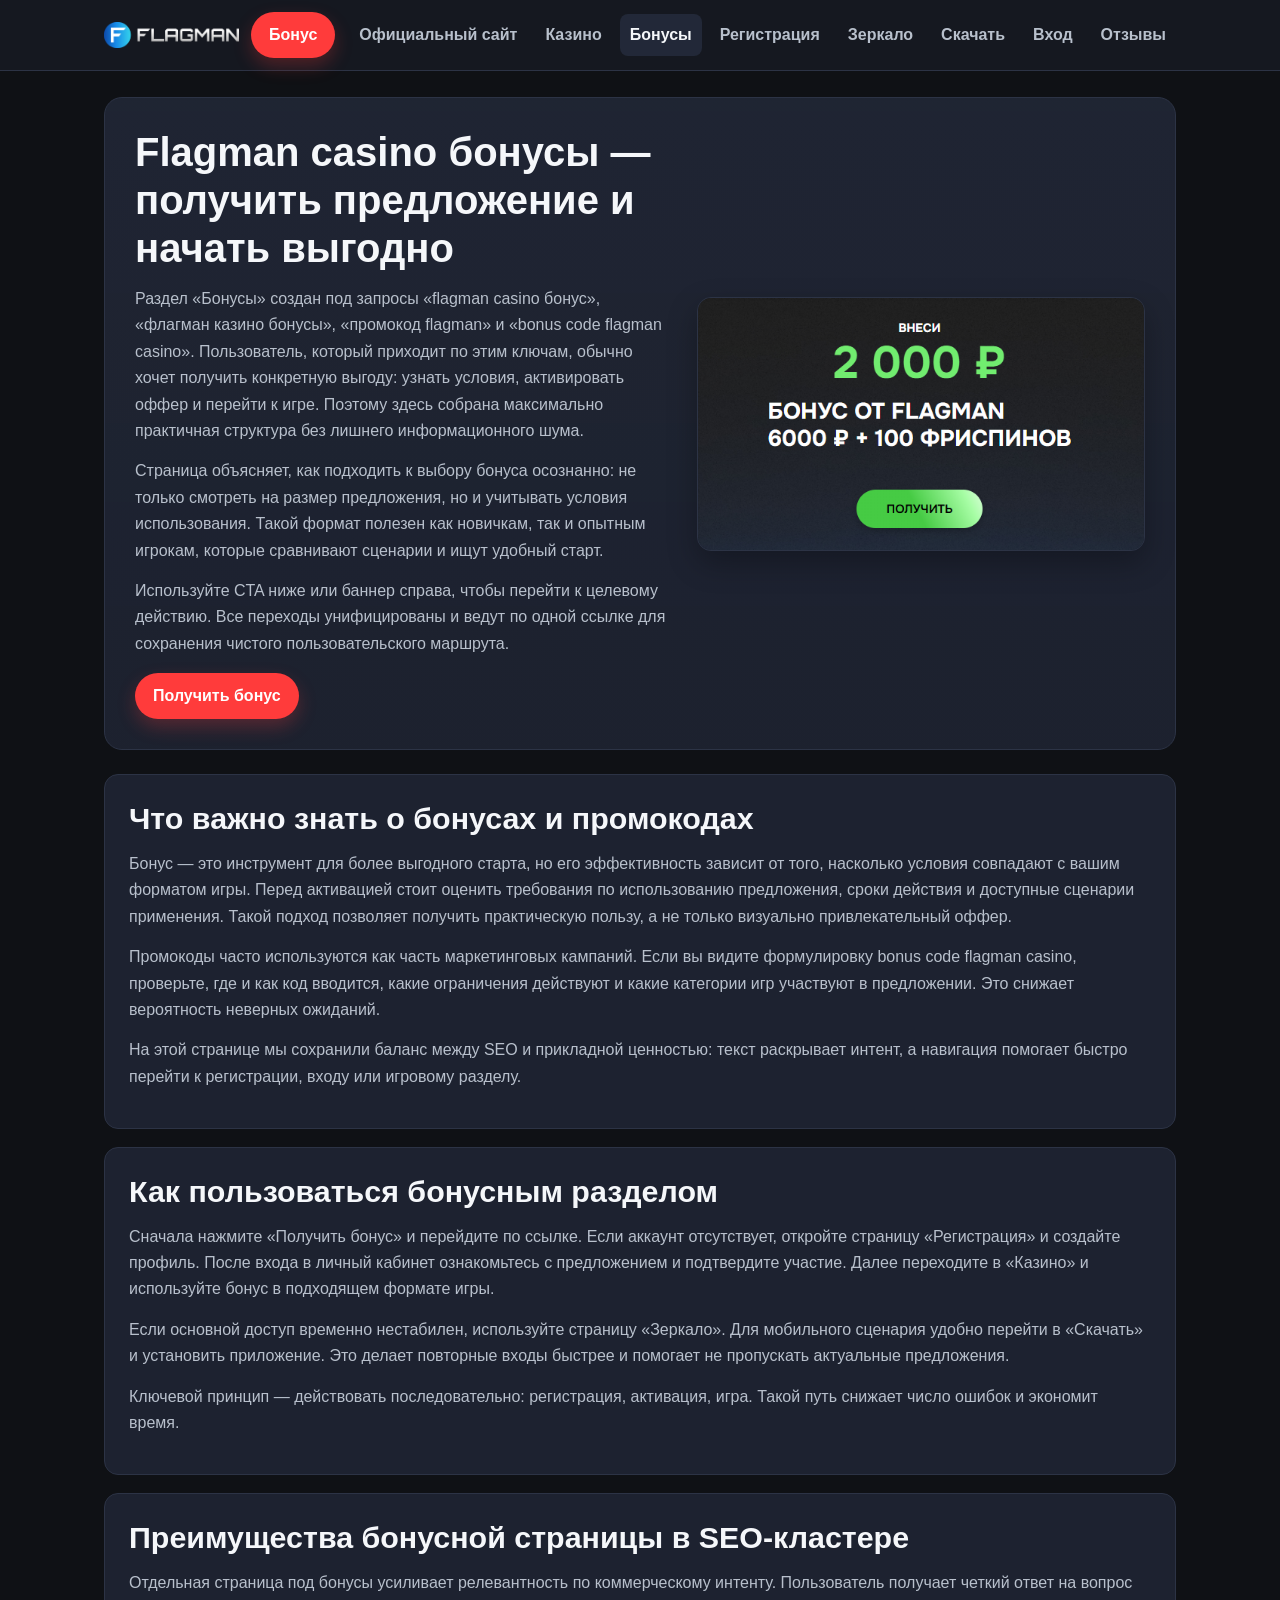
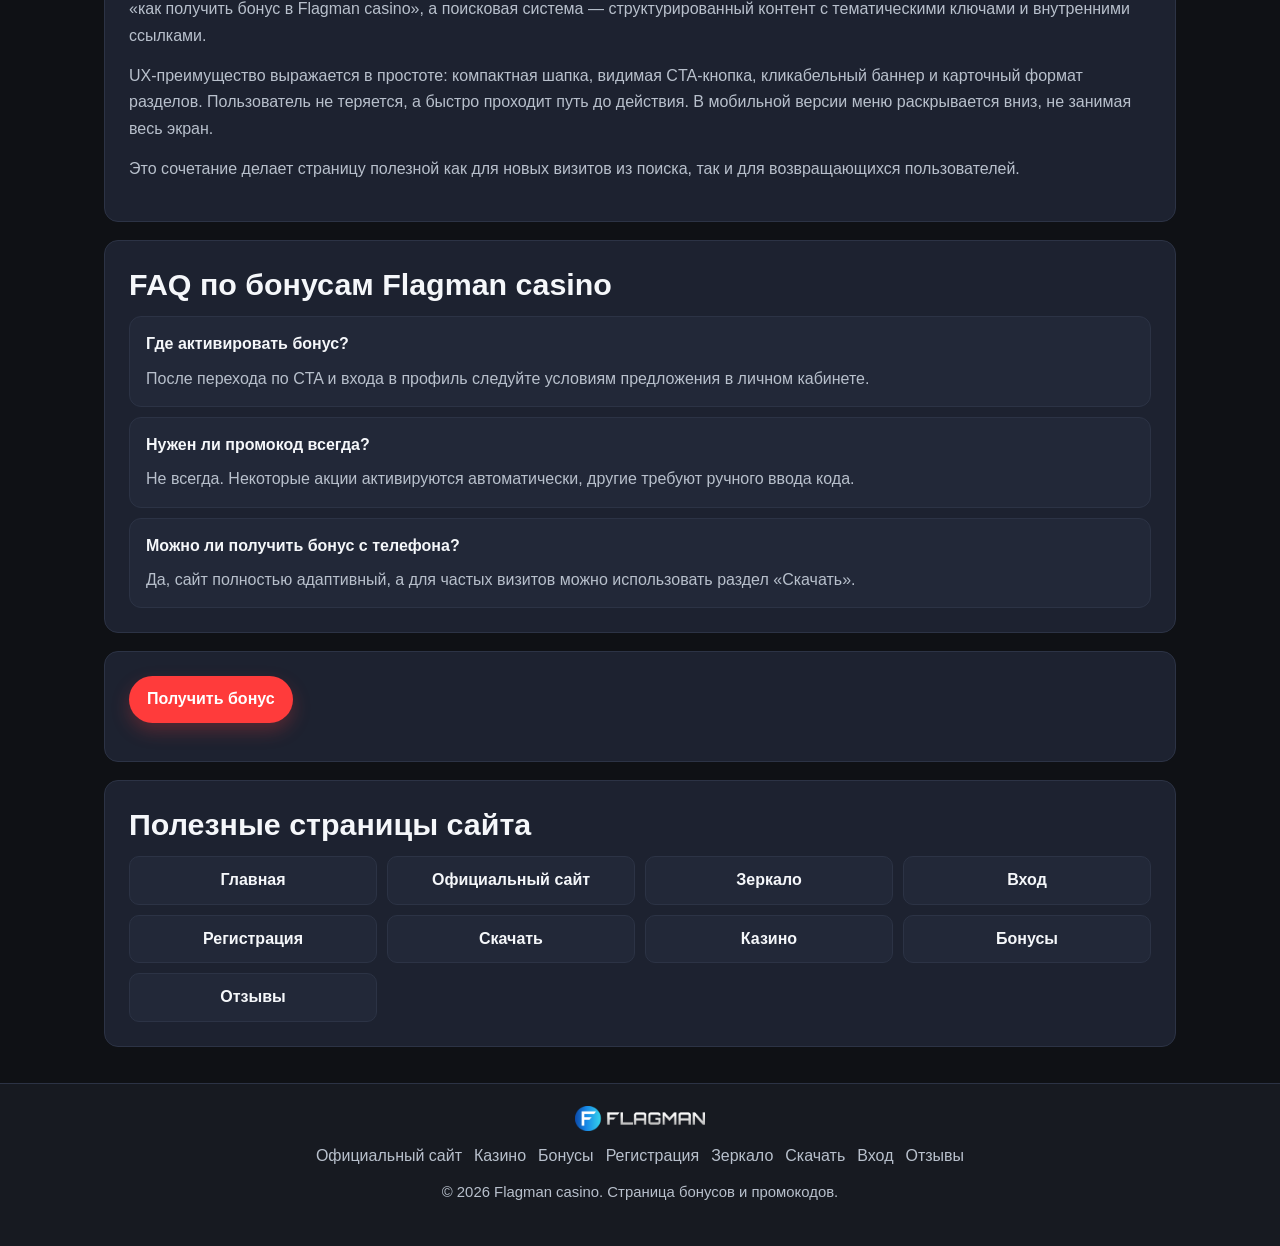
==== bonus.html @ 1f1b4e3d "Add files via upload" ====
<!doctype html>
<html lang="ru">
<head>
  <meta charset="UTF-8">
  <meta name="viewport" content="width=device-width, initial-scale=1.0">
  <title>Flagman casino бонус — акции и промокоды</title>
  <meta name="description" content="Flagman casino бонусы: как получить бонус, использовать промокод и выбрать оптимальные условия для старта в Флагман казино.">
  <meta name="keywords" content="flagman casino бонус, флагман казино бонусы, промокод flagman, bonus code flagman casino">
  <link rel="canonical" href="https://example.com/bonus.html">
  <link rel="stylesheet" href="style.css">
</head>
<body>
  <header class="site-header"><div class="container header-inner"><div class="brand-wrap"><a href="index.html"><img src="logo.png" alt="Логотип Flagman casino" class="logo"></a><a class="bonus-btn" href="https://lkhq.cc/81ca" target="_blank" rel="nofollow noopener">Бонус</a></div><button class="menu-toggle" type="button" data-menu-toggle aria-label="Открыть меню" aria-expanded="false">☰</button><nav class="main-nav" data-main-nav><ul class="nav-list"><li><a href="official-site.html">Официальный сайт</a></li><li><a href="casino.html">Казино</a></li><li><a class="active" href="bonus.html">Бонусы</a></li><li><a href="registration.html">Регистрация</a></li><li><a href="zerkalo.html">Зеркало</a></li><li><a href="download.html">Скачать</a></li><li><a href="login.html">Вход</a></li><li><a href="reviews.html">Отзывы</a></li></ul></nav></div></header>
  <main><div class="container">
    <section class="hero"><div class="hero-grid"><div>
      <h1>Flagman casino бонусы — получить предложение и начать выгодно</h1>
      <p>Раздел «Бонусы» создан под запросы «flagman casino бонус», «флагман казино бонусы», «промокод flagman» и «bonus code flagman casino». Пользователь, который приходит по этим ключам, обычно хочет получить конкретную выгоду: узнать условия, активировать оффер и перейти к игре. Поэтому здесь собрана максимально практичная структура без лишнего информационного шума.</p>
      <p>Страница объясняет, как подходить к выбору бонуса осознанно: не только смотреть на размер предложения, но и учитывать условия использования. Такой формат полезен как новичкам, так и опытным игрокам, которые сравнивают сценарии и ищут удобный старт.</p>
      <p>Используйте CTA ниже или баннер справа, чтобы перейти к целевому действию. Все переходы унифицированы и ведут по одной ссылке для сохранения чистого пользовательского маршрута.</p>
      <div class="hero-actions"><a class="cta-btn" href="https://lkhq.cc/81ca" target="_blank" rel="nofollow noopener">Получить бонус</a></div>
    </div><a class="banner-link" href="https://lkhq.cc/81ca" target="_blank" rel="nofollow noopener"><img src="banner.png" alt="Баннер с бонусным предложением Flagman casino"></a></div></section>
    <div class="content-grid">
      <section class="section-card"><h2>Что важно знать о бонусах и промокодах</h2>
        <p>Бонус — это инструмент для более выгодного старта, но его эффективность зависит от того, насколько условия совпадают с вашим форматом игры. Перед активацией стоит оценить требования по использованию предложения, сроки действия и доступные сценарии применения. Такой подход позволяет получить практическую пользу, а не только визуально привлекательный оффер.</p>
        <p>Промокоды часто используются как часть маркетинговых кампаний. Если вы видите формулировку bonus code flagman casino, проверьте, где и как код вводится, какие ограничения действуют и какие категории игр участвуют в предложении. Это снижает вероятность неверных ожиданий.</p>
        <p>На этой странице мы сохранили баланс между SEO и прикладной ценностью: текст раскрывает интент, а навигация помогает быстро перейти к регистрации, входу или игровому разделу.</p>
      </section>
      <section class="section-card"><h2>Как пользоваться бонусным разделом</h2>
        <p>Сначала нажмите «Получить бонус» и перейдите по ссылке. Если аккаунт отсутствует, откройте страницу «Регистрация» и создайте профиль. После входа в личный кабинет ознакомьтесь с предложением и подтвердите участие. Далее переходите в «Казино» и используйте бонус в подходящем формате игры.</p>
        <p>Если основной доступ временно нестабилен, используйте страницу «Зеркало». Для мобильного сценария удобно перейти в «Скачать» и установить приложение. Это делает повторные входы быстрее и помогает не пропускать актуальные предложения.</p>
        <p>Ключевой принцип — действовать последовательно: регистрация, активация, игра. Такой путь снижает число ошибок и экономит время.</p>
      </section>
      <section class="section-card"><h2>Преимущества бонусной страницы в SEO-кластере</h2>
        <p>Отдельная страница под бонусы усиливает релевантность по коммерческому интенту. Пользователь получает четкий ответ на вопрос «как получить бонус в Flagman casino», а поисковая система — структурированный контент с тематическими ключами и внутренними ссылками.</p>
        <p>UX-преимущество выражается в простоте: компактная шапка, видимая CTA-кнопка, кликабельный баннер и карточный формат разделов. Пользователь не теряется, а быстро проходит путь до действия. В мобильной версии меню раскрывается вниз, не занимая весь экран.</p>
        <p>Это сочетание делает страницу полезной как для новых визитов из поиска, так и для возвращающихся пользователей.</p>
      </section>
      <section class="section-card"><h2>FAQ по бонусам Flagman casino</h2>
        <div class="faq-item"><h3>Где активировать бонус?</h3><p>После перехода по CTA и входа в профиль следуйте условиям предложения в личном кабинете.</p></div>
        <div class="faq-item"><h3>Нужен ли промокод всегда?</h3><p>Не всегда. Некоторые акции активируются автоматически, другие требуют ручного ввода кода.</p></div>
        <div class="faq-item"><h3>Можно ли получить бонус с телефона?</h3><p>Да, сайт полностью адаптивный, а для частых визитов можно использовать раздел «Скачать».</p></div>
      </section>
      <section class="section-card"><p><a class="cta-btn" href="https://lkhq.cc/81ca" target="_blank" rel="nofollow noopener">Получить бонус</a></p></section>
      <section class="section-card"><h2>Полезные страницы сайта</h2><div class="links-grid"><a href="index.html">Главная</a><a href="official-site.html">Официальный сайт</a><a href="zerkalo.html">Зеркало</a><a href="login.html">Вход</a><a href="registration.html">Регистрация</a><a href="download.html">Скачать</a><a href="casino.html">Казино</a><a href="bonus.html">Бонусы</a><a href="reviews.html">Отзывы</a></div></section>
    </div>
  </div></main>
  <footer class="site-footer"><div class="container footer-inner"><img src="logo.png" alt="Логотип Флагман казино в подвале" class="footer-logo"><div class="footer-links"><a href="official-site.html">Официальный сайт</a><a href="casino.html">Казино</a><a href="bonus.html">Бонусы</a><a href="registration.html">Регистрация</a><a href="zerkalo.html">Зеркало</a><a href="download.html">Скачать</a><a href="login.html">Вход</a><a href="reviews.html">Отзывы</a></div><p class="copyright">© 2026 Flagman casino. Страница бонусов и промокодов.</p></div></footer>
  <script src="script.js"></script>
</body>
</html>
---- style.css ----
:root {
  --bg: #0f1115;
  --header-footer: #171a21;
  --block: #1d2230;
  --card: #222838;
  --border: #2c3345;
  --text: #f5f7fa;
  --muted: #b8c0cc;
  --accent: #ff3b3b;
  --accent-hover: #ff5757;
  --accent-soft: #ffd166;
}

*,
*::before,
*::after {
  box-sizing: border-box;
}

html,
body {
  margin: 0;
  padding: 0;
  background: var(--bg);
  color: var(--text);
  font-family: "Segoe UI", Tahoma, Arial, sans-serif;
  line-height: 1.65;
}

a {
  color: inherit;
  text-decoration: none;
}

img {
  max-width: 100%;
  display: block;
}

.container {
  max-width: 1120px;
  margin: 0 auto;
  padding: 0 24px;
}

.site-header {
  position: sticky;
  top: 0;
  z-index: 1000;
  background: rgba(23, 26, 33, 0.95);
  backdrop-filter: blur(6px);
  border-bottom: 1px solid var(--border);
}

.header-inner {
  min-height: 70px;
  display: flex;
  align-items: center;
  justify-content: space-between;
  gap: 14px;
}

.brand-wrap {
  display: flex;
  align-items: center;
  gap: 12px;
  min-width: 0;
}

.logo {
  width: 140px;
  height: auto;
}

.bonus-btn,
.cta-btn {
  display: inline-flex;
  align-items: center;
  justify-content: center;
  gap: 8px;
  background: var(--accent);
  color: #fff;
  padding: 10px 18px;
  border-radius: 999px;
  font-weight: 700;
  box-shadow: 0 8px 18px rgba(255, 59, 59, 0.25);
  transition: background 0.2s ease, transform 0.2s ease;
}

.bonus-btn:hover,
.cta-btn:hover {
  background: var(--accent-hover);
  transform: translateY(-1px);
}

.menu-toggle {
  border: 1px solid var(--border);
  background: var(--card);
  color: var(--text);
  width: 42px;
  height: 42px;
  border-radius: 10px;
  display: none;
  align-items: center;
  justify-content: center;
  cursor: pointer;
  font-size: 20px;
}

.main-nav {
  display: flex;
  align-items: center;
}

.nav-list {
  display: flex;
  align-items: center;
  gap: 8px;
  list-style: none;
  margin: 0;
  padding: 0;
}

.nav-list a {
  display: inline-flex;
  align-items: center;
  padding: 8px 10px;
  border-radius: 8px;
  color: var(--muted);
  font-weight: 600;
  white-space: nowrap;
}

.nav-list a:hover,
.nav-list a.active {
  color: var(--text);
  background: var(--card);
}

main {
  padding: 26px 0 10px;
}

.hero {
  background: linear-gradient(180deg, rgba(34, 40, 56, 0.85), rgba(29, 34, 48, 0.95));
  border: 1px solid var(--border);
  border-radius: 18px;
  padding: 30px;
}

.hero-grid {
  display: grid;
  grid-template-columns: 1.2fr 1fr;
  gap: 24px;
  align-items: center;
}

h1 {
  margin: 0 0 14px;
  font-size: clamp(1.8rem, 4vw, 2.5rem);
  line-height: 1.2;
}

h2 {
  margin: 0 0 12px;
  font-size: clamp(1.3rem, 2.8vw, 1.9rem);
  line-height: 1.3;
}

p {
  margin: 0 0 14px;
  color: var(--muted);
}

.hero-actions {
  margin-top: 16px;
}

.banner-link img {
  border-radius: 14px;
  border: 1px solid var(--border);
  box-shadow: 0 12px 30px rgba(0, 0, 0, 0.28);
}

.content-grid {
  margin-top: 24px;
  display: grid;
  grid-template-columns: 1fr;
  gap: 18px;
}

.section-card {
  background: var(--block);
  border: 1px solid var(--border);
  border-radius: 14px;
  padding: 24px;
}

.faq-item {
  background: var(--card);
  border: 1px solid var(--border);
  border-radius: 12px;
  padding: 14px 16px;
  margin-bottom: 10px;
}

.faq-item:last-child {
  margin-bottom: 0;
}

.faq-item h3 {
  margin: 0 0 8px;
  font-size: 1rem;
}

.faq-item p {
  margin: 0;
}

.links-grid {
  display: grid;
  grid-template-columns: repeat(4, minmax(0, 1fr));
  gap: 10px;
}

.links-grid a {
  background: var(--card);
  border: 1px solid var(--border);
  border-radius: 10px;
  padding: 10px 12px;
  color: var(--text);
  text-align: center;
  font-weight: 600;
}

.links-grid a:hover {
  border-color: var(--accent-soft);
  color: var(--accent-soft);
}

.site-footer {
  margin-top: 26px;
  border-top: 1px solid var(--border);
  background: var(--header-footer);
}

.footer-inner {
  padding: 22px 0 28px;
  text-align: center;
}

.footer-logo {
  width: 130px;
  margin: 0 auto 12px;
}

.footer-links {
  display: flex;
  justify-content: center;
  flex-wrap: wrap;
  gap: 12px;
  margin-bottom: 10px;
}

.footer-links a {
  color: var(--muted);
}

.footer-links a:hover {
  color: var(--text);
}

.copyright {
  color: var(--muted);
  font-size: 0.93rem;
}

@media (max-width: 980px) {
  .header-inner {
    min-height: 62px;
  }

  .logo {
    width: 118px;
  }

  .main-nav {
    position: absolute;
    left: 0;
    right: 0;
    top: 100%;
    background: var(--header-footer);
    border-bottom: 1px solid var(--border);
    border-top: 1px solid var(--border);
    padding: 8px 0;
    display: none;
  }

  .main-nav.open {
    display: block;
  }

  .nav-list {
    flex-direction: column;
    align-items: stretch;
    gap: 4px;
    padding: 0 24px;
  }

  .nav-list a {
    width: 100%;
    justify-content: flex-start;
    padding: 10px 12px;
  }

  .menu-toggle {
    display: inline-flex;
  }

  .hero {
    padding: 22px;
  }

  .hero-grid {
    grid-template-columns: 1fr;
    gap: 16px;
  }

  .links-grid {
    grid-template-columns: repeat(2, minmax(0, 1fr));
  }
}

@media (max-width: 560px) {
  .container {
    padding: 0 16px;
  }

  .bonus-btn {
    padding: 9px 12px;
    font-size: 0.92rem;
  }

  .hero,
  .section-card {
    padding: 18px;
  }
}
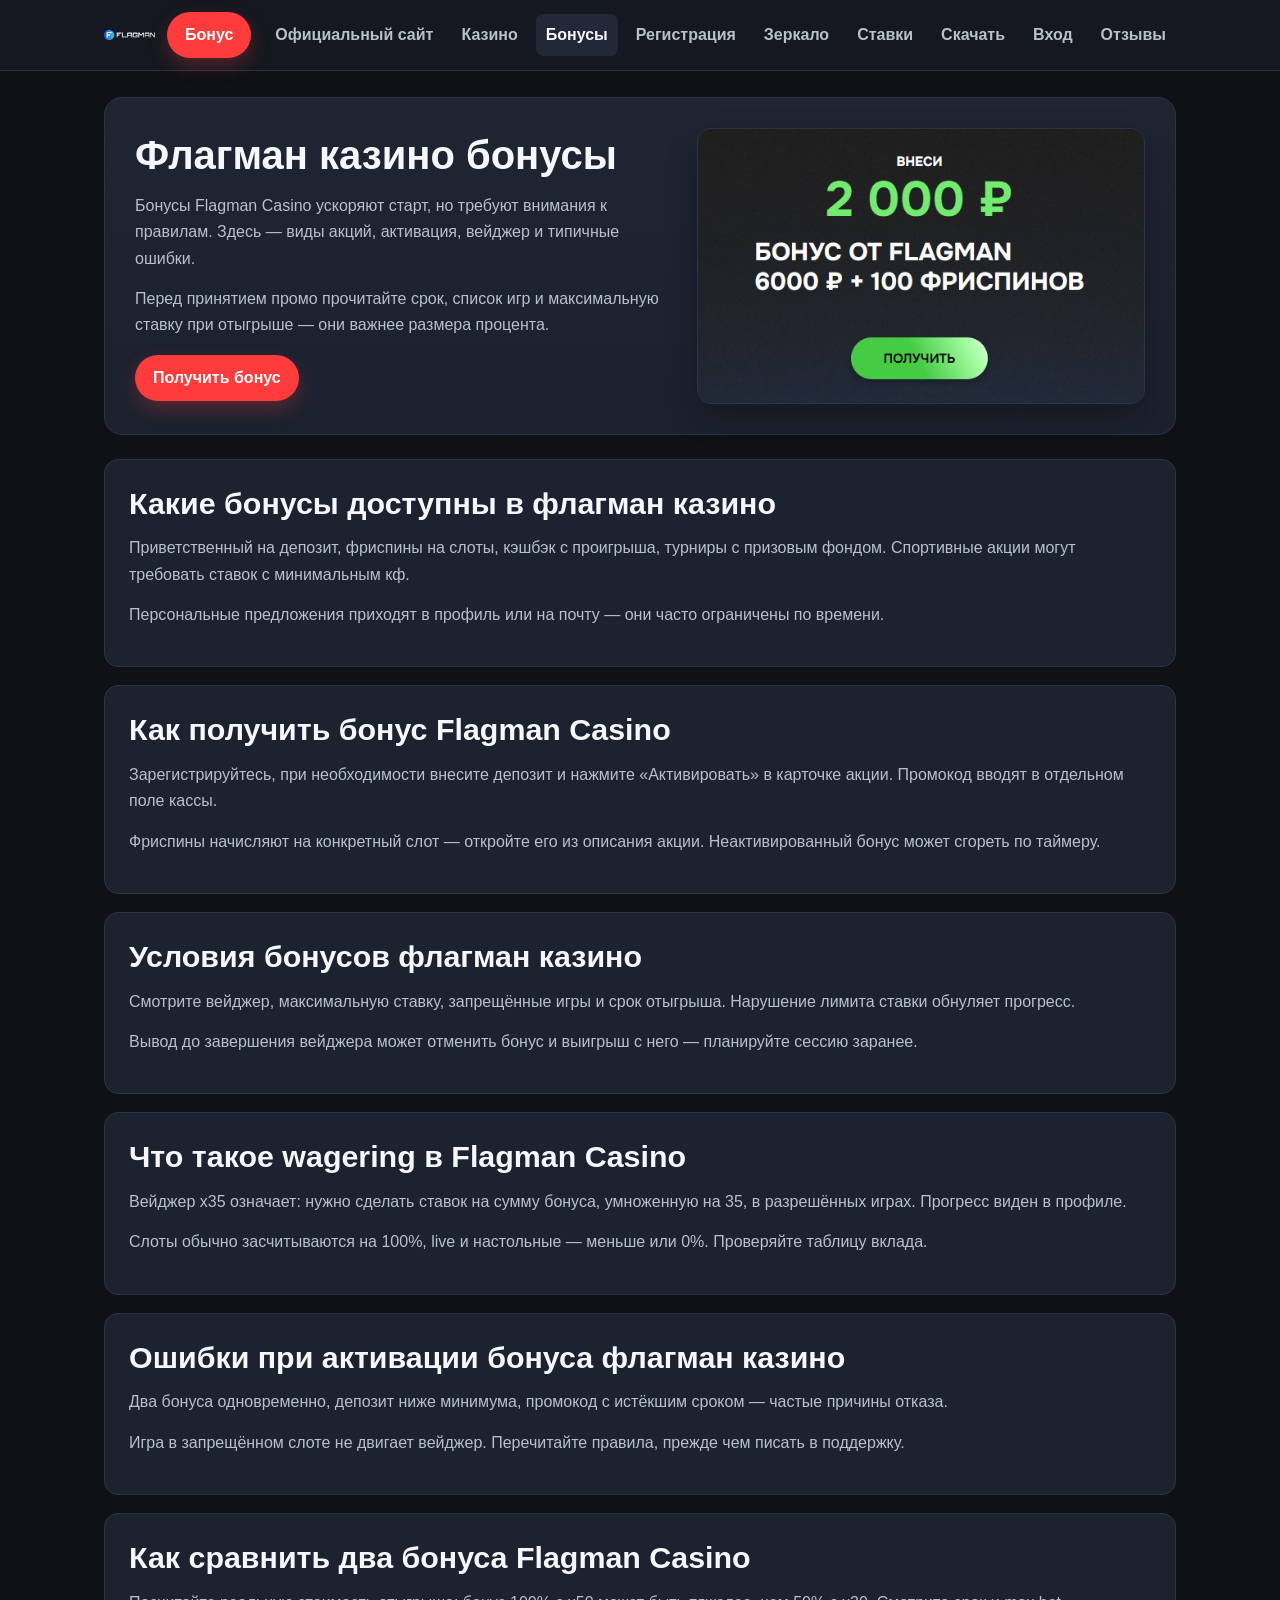
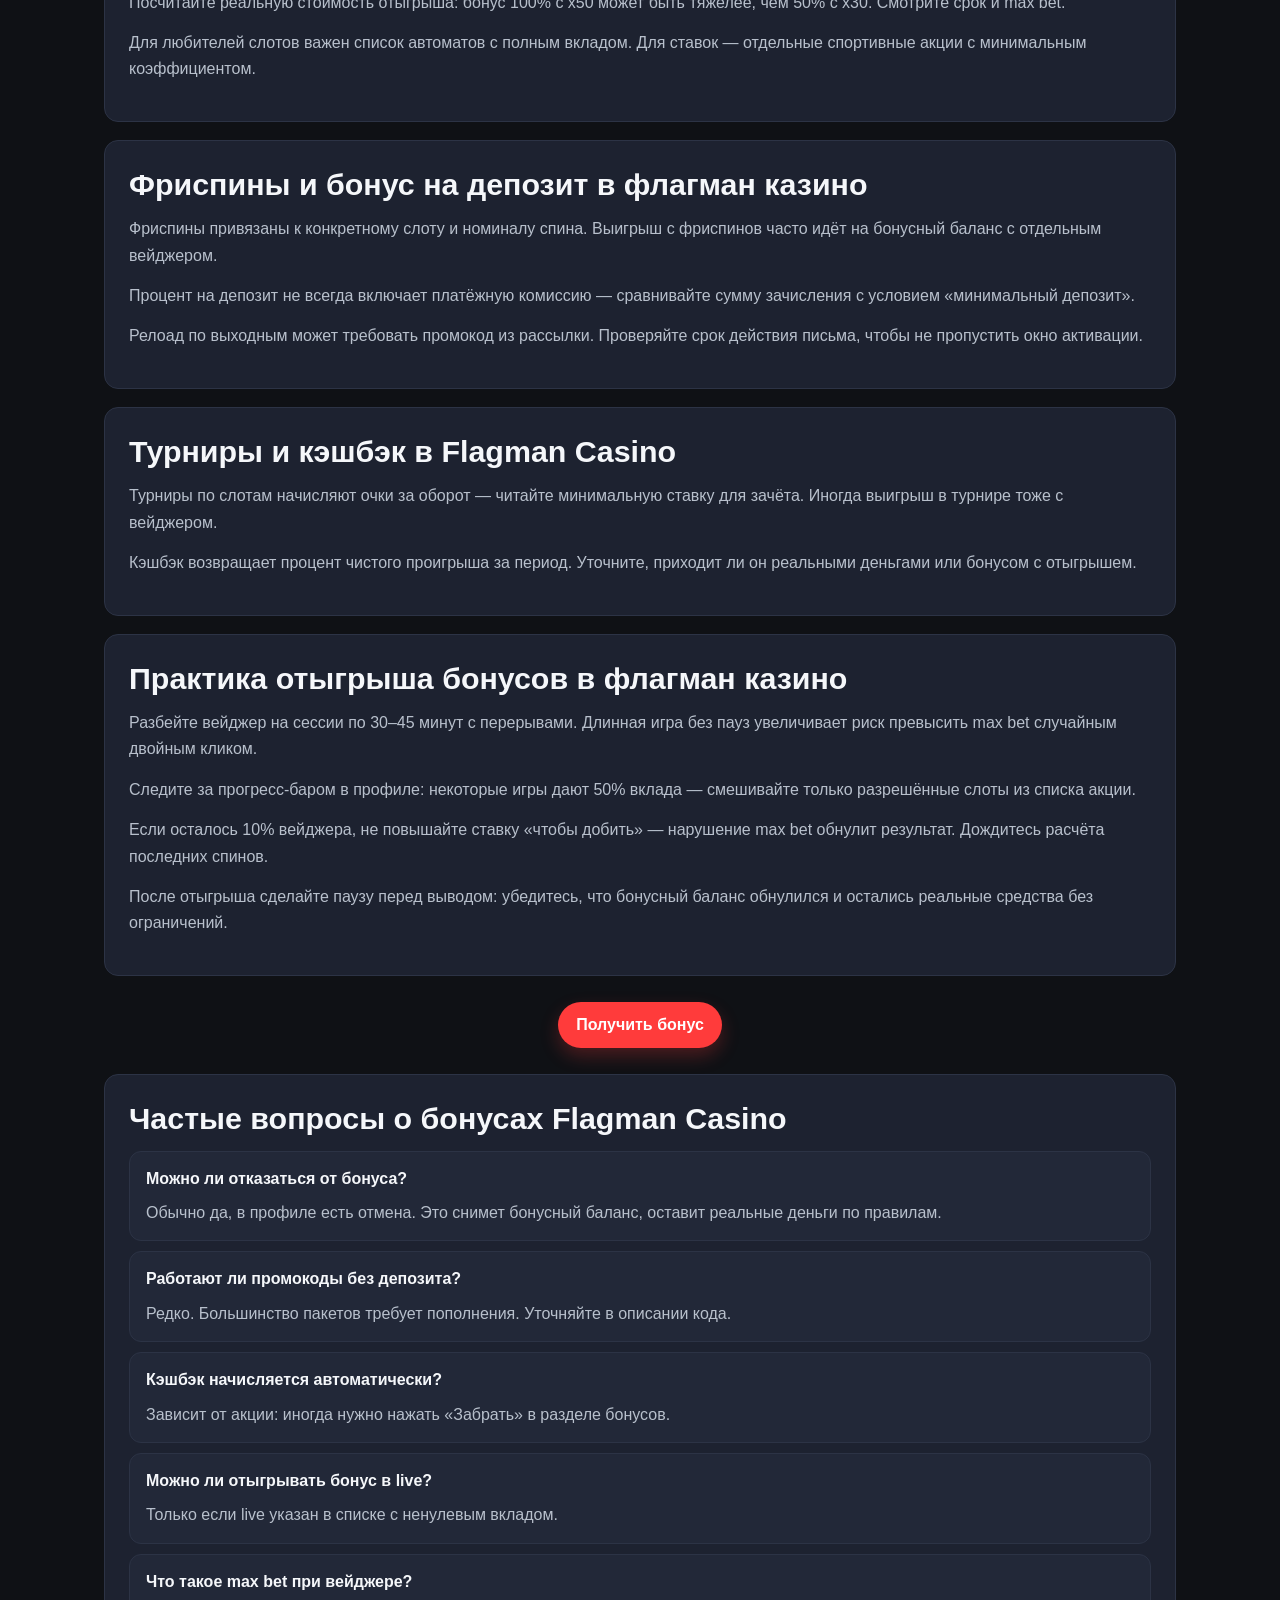
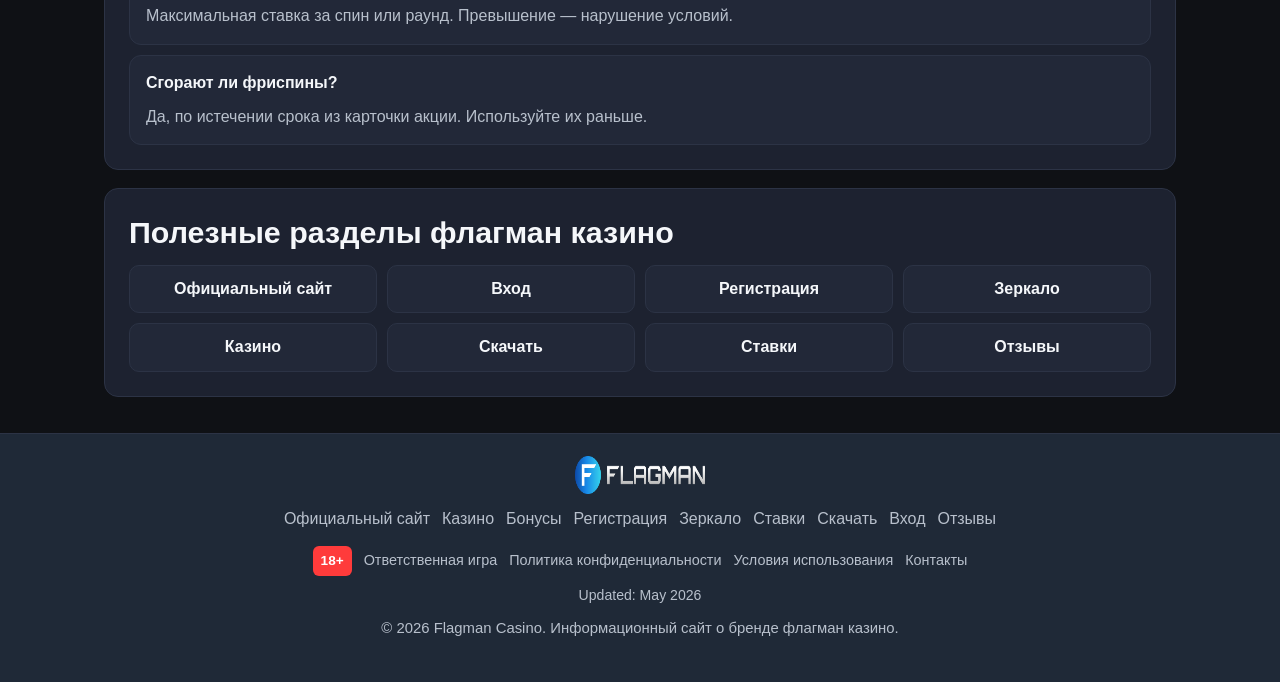
==== commit f8be0a8e: "23" ====
--- a/bonus.html
+++ b/bonus.html
@@ -3,48 +3,108 @@
 <head>
   <meta charset="UTF-8">
   <meta name="viewport" content="width=device-width, initial-scale=1.0">
-  <title>Flagman casino бонус — акции и промокоды</title>
-  <meta name="description" content="Flagman casino бонусы: как получить бонус, использовать промокод и выбрать оптимальные условия для старта в Флагман казино.">
-  <meta name="keywords" content="flagman casino бонус, флагман казино бонусы, промокод flagman, bonus code flagman casino">
-  <link rel="canonical" href="https://example.com/bonus.html">
-  <link rel="stylesheet" href="style.css">
+  <meta name="robots" content="index, follow, max-image-preview:large">
+  <title>Флагман казино бонусы — промо и предложения</title>
+  <meta name="description" content="Бонусы флагман казино: приветственный пакет, промокоды и условия отыгрыша Flagman Casino. Как активировать без ошибок.">
+  <link rel="canonical" href="https://flagman-casino.vercel.app/bonus/">
+  <meta name="theme-color" content="#1f2937">
+  
+<link rel="icon" href="/favicon.ico?v=2" sizes="any">
+<link rel="icon" type="image/png" sizes="32x32" href="/favicon-32x32.png?v=2">
+<link rel="icon" type="image/png" sizes="16x16" href="/favicon-16x16.png?v=2">
+<link rel="apple-touch-icon" href="/apple-touch-icon.png?v=2">
+<link rel="manifest" href="/site.webmanifest">
+
+  
+<meta property="og:type" content="website">
+<meta property="og:url" content="https://flagman-casino.vercel.app/bonus/">
+<meta property="og:title" content="Флагман казино бонусы — промо и предложения">
+<meta property="og:description" content="Бонусы флагман казино: приветственный пакет, промокоды и условия отыгрыша Flagman Casino. Как активировать без ошибок.">
+<meta property="og:image" content="https://flagman-casino.vercel.app/assets/img/flagman-banner.png">
+<meta name="twitter:card" content="summary_large_image">
+<meta name="twitter:title" content="Флагман казино бонусы — промо и предложения">
+<meta name="twitter:description" content="Бонусы флагман казино: приветственный пакет, промокоды и условия отыгрыша Flagman Casino. Как активировать без ошибок.">
+<meta name="twitter:image" content="https://flagman-casino.vercel.app/assets/img/flagman-banner.png">
+
+  <link rel="stylesheet" href="/style.css">
+  <script type="application/ld+json">{"@context": "https://schema.org", "@graph": [{"@type": "WebSite", "@id": "https://flagman-casino.vercel.app/#website", "url": "https://flagman-casino.vercel.app/", "name": "Flagman Casino", "inLanguage": "ru-RU"}, {"@type": "Organization", "@id": "https://flagman-casino.vercel.app/#organization", "name": "Flagman Casino", "url": "https://flagman-casino.vercel.app/", "logo": "https://flagman-casino.vercel.app/assets/img/logo.png"}, {"@type": "WebPage", "@id": "https://flagman-casino.vercel.app/bonus/#webpage", "url": "https://flagman-casino.vercel.app/bonus/", "name": "Флагман казино бонусы — промо и предложения", "description": "Бонусы флагман казино: приветственный пакет, промокоды и условия отыгрыша Flagman Casino. Как активировать без ошибок.", "isPartOf": {"@id": "https://flagman-casino.vercel.app/#website"}, "inLanguage": "ru-RU"}, {"@type": "BreadcrumbList", "itemListElement": [{"@type": "ListItem", "position": 1, "name": "Главная", "item": "https://flagman-casino.vercel.app/"}, {"@type": "ListItem", "position": 2, "name": "Бонусы", "item": "https://flagman-casino.vercel.app/bonus/"}]}, {"@type": "Article", "headline": "Флагман казино бонусы", "description": "Бонусы флагман казино: приветственный пакет, промокоды и условия отыгрыша Flagman Casino. Как активировать без ошибок.", "author": {"@type": "Organization", "name": "Flagman Casino"}, "publisher": {"@type": "Organization", "name": "Flagman Casino", "logo": "https://flagman-casino.vercel.app/assets/img/logo.png"}, "datePublished": "2026-05-17", "dateModified": "2026-05-17", "inLanguage": "ru-RU", "mainEntityOfPage": {"@id": "https://flagman-casino.vercel.app/bonus/#webpage"}}, {"@type": "FAQPage", "mainEntity": [{"@type": "Question", "name": "Можно ли отказаться от бонуса?", "acceptedAnswer": {"@type": "Answer", "text": "Обычно да, в профиле есть отмена. Это снимет бонусный баланс, оставит реальные деньги по правилам."}}, {"@type": "Question", "name": "Работают ли промокоды без депозита?", "acceptedAnswer": {"@type": "Answer", "text": "Редко. Большинство пакетов требует пополнения. Уточняйте в описании кода."}}, {"@type": "Question", "name": "Кэшбэк начисляется автоматически?", "acceptedAnswer": {"@type": "Answer", "text": "Зависит от акции: иногда нужно нажать «Забрать» в разделе бонусов."}}, {"@type": "Question", "name": "Можно ли отыгрывать бонус в live?", "acceptedAnswer": {"@type": "Answer", "text": "Только если live указан в списке с ненулевым вкладом."}}, {"@type": "Question", "name": "Что такое max bet при вейджере?", "acceptedAnswer": {"@type": "Answer", "text": "Максимальная ставка за спин или раунд. Превышение — нарушение условий."}}, {"@type": "Question", "name": "Сгорают ли фриспины?", "acceptedAnswer": {"@type": "Answer", "text": "Да, по истечении срока из карточки акции. Используйте их раньше."}}]}]}</script>
 </head>
 <body>
-  <header class="site-header"><div class="container header-inner"><div class="brand-wrap"><a href="index.html"><img src="logo.png" alt="Логотип Flagman casino" class="logo"></a><a class="bonus-btn" href="https://lkhq.cc/81ca" target="_blank" rel="nofollow noopener">Бонус</a></div><button class="menu-toggle" type="button" data-menu-toggle aria-label="Открыть меню" aria-expanded="false">☰</button><nav class="main-nav" data-main-nav><ul class="nav-list"><li><a href="official-site.html">Официальный сайт</a></li><li><a href="casino.html">Казино</a></li><li><a class="active" href="bonus.html">Бонусы</a></li><li><a href="registration.html">Регистрация</a></li><li><a href="zerkalo.html">Зеркало</a></li><li><a href="download.html">Скачать</a></li><li><a href="login.html">Вход</a></li><li><a href="reviews.html">Отзывы</a></li></ul></nav></div></header>
-  <main><div class="container">
-    <section class="hero"><div class="hero-grid"><div>
-      <h1>Flagman casino бонусы — получить предложение и начать выгодно</h1>
-      <p>Раздел «Бонусы» создан под запросы «flagman casino бонус», «флагман казино бонусы», «промокод flagman» и «bonus code flagman casino». Пользователь, который приходит по этим ключам, обычно хочет получить конкретную выгоду: узнать условия, активировать оффер и перейти к игре. Поэтому здесь собрана максимально практичная структура без лишнего информационного шума.</p>
-      <p>Страница объясняет, как подходить к выбору бонуса осознанно: не только смотреть на размер предложения, но и учитывать условия использования. Такой формат полезен как новичкам, так и опытным игрокам, которые сравнивают сценарии и ищут удобный старт.</p>
-      <p>Используйте CTA ниже или баннер справа, чтобы перейти к целевому действию. Все переходы унифицированы и ведут по одной ссылке для сохранения чистого пользовательского маршрута.</p>
-      <div class="hero-actions"><a class="cta-btn" href="https://lkhq.cc/81ca" target="_blank" rel="nofollow noopener">Получить бонус</a></div>
-    </div><a class="banner-link" href="https://lkhq.cc/81ca" target="_blank" rel="nofollow noopener"><img src="banner.png" alt="Баннер с бонусным предложением Flagman casino"></a></div></section>
+<header class="site-header">
+  <div class="container header-inner">
+    <div class="brand-wrap">
+      <a href="/"><img src="/assets/img/logo.png" alt="Flagman Casino логотип" class="logo" width="140" height="40" decoding="async"></a>
+      <a class="bonus-btn" href="https://lkga.cc/0b02c9ea" target="_blank" rel="nofollow sponsored noopener">Бонус</a>
+    </div>
+    <button class="menu-toggle" type="button" data-menu-toggle aria-label="Открыть меню" aria-expanded="false">☰</button>
+    <nav class="main-nav" data-main-nav aria-label="Основное меню">
+      <ul class="nav-list"><li><a href="/official-site/">Официальный сайт</a></li><li><a href="/casino/">Казино</a></li><li><a href="/bonus/" class="active">Бонусы</a></li><li><a href="/registration/">Регистрация</a></li><li><a href="/zerkalo/">Зеркало</a></li><li><a href="/bets/">Ставки</a></li><li><a href="/download/">Скачать</a></li><li><a href="/login/">Вход</a></li><li><a href="/reviews/">Отзывы</a></li></ul>
+    </nav>
+  </div>
+</header>
+<main>
+  <div class="container">
+    <section class="hero">
+      <div class="hero-grid">
+        <div>
+          <h1>Флагман казино бонусы</h1>
+          <p>Бонусы Flagman Casino ускоряют старт, но требуют внимания к правилам. Здесь — виды акций, активация, вейджер и типичные ошибки.</p><p>Перед принятием промо прочитайте срок, список игр и максимальную ставку при отыгрыше — они важнее размера процента.</p>
+          <div class="hero-actions">
+            <a class="cta-btn" href="https://lkga.cc/0b02c9ea" target="_blank" rel="nofollow sponsored noopener">Получить бонус</a>
+          </div>
+        </div>
+        <a class="banner-link" href="https://lkga.cc/0b02c9ea" target="_blank" rel="nofollow sponsored noopener">
+          <img src="/assets/img/flagman-banner.png" alt="Флагман казино бонусы и промо" width="520" height="320" loading="eager" fetchpriority="high" decoding="async">
+        </a>
+      </div>
+    </section>
+    
     <div class="content-grid">
-      <section class="section-card"><h2>Что важно знать о бонусах и промокодах</h2>
-        <p>Бонус — это инструмент для более выгодного старта, но его эффективность зависит от того, насколько условия совпадают с вашим форматом игры. Перед активацией стоит оценить требования по использованию предложения, сроки действия и доступные сценарии применения. Такой подход позволяет получить практическую пользу, а не только визуально привлекательный оффер.</p>
-        <p>Промокоды часто используются как часть маркетинговых кампаний. Если вы видите формулировку bonus code flagman casino, проверьте, где и как код вводится, какие ограничения действуют и какие категории игр участвуют в предложении. Это снижает вероятность неверных ожиданий.</p>
-        <p>На этой странице мы сохранили баланс между SEO и прикладной ценностью: текст раскрывает интент, а навигация помогает быстро перейти к регистрации, входу или игровому разделу.</p>
-      </section>
-      <section class="section-card"><h2>Как пользоваться бонусным разделом</h2>
-        <p>Сначала нажмите «Получить бонус» и перейдите по ссылке. Если аккаунт отсутствует, откройте страницу «Регистрация» и создайте профиль. После входа в личный кабинет ознакомьтесь с предложением и подтвердите участие. Далее переходите в «Казино» и используйте бонус в подходящем формате игры.</p>
-        <p>Если основной доступ временно нестабилен, используйте страницу «Зеркало». Для мобильного сценария удобно перейти в «Скачать» и установить приложение. Это делает повторные входы быстрее и помогает не пропускать актуальные предложения.</p>
-        <p>Ключевой принцип — действовать последовательно: регистрация, активация, игра. Такой путь снижает число ошибок и экономит время.</p>
-      </section>
-      <section class="section-card"><h2>Преимущества бонусной страницы в SEO-кластере</h2>
-        <p>Отдельная страница под бонусы усиливает релевантность по коммерческому интенту. Пользователь получает четкий ответ на вопрос «как получить бонус в Flagman casino», а поисковая система — структурированный контент с тематическими ключами и внутренними ссылками.</p>
-        <p>UX-преимущество выражается в простоте: компактная шапка, видимая CTA-кнопка, кликабельный баннер и карточный формат разделов. Пользователь не теряется, а быстро проходит путь до действия. В мобильной версии меню раскрывается вниз, не занимая весь экран.</p>
-        <p>Это сочетание делает страницу полезной как для новых визитов из поиска, так и для возвращающихся пользователей.</p>
-      </section>
-      <section class="section-card"><h2>FAQ по бонусам Flagman casino</h2>
-        <div class="faq-item"><h3>Где активировать бонус?</h3><p>После перехода по CTA и входа в профиль следуйте условиям предложения в личном кабинете.</p></div>
-        <div class="faq-item"><h3>Нужен ли промокод всегда?</h3><p>Не всегда. Некоторые акции активируются автоматически, другие требуют ручного ввода кода.</p></div>
-        <div class="faq-item"><h3>Можно ли получить бонус с телефона?</h3><p>Да, сайт полностью адаптивный, а для частых визитов можно использовать раздел «Скачать».</p></div>
-      </section>
-      <section class="section-card"><p><a class="cta-btn" href="https://lkhq.cc/81ca" target="_blank" rel="nofollow noopener">Получить бонус</a></p></section>
-      <section class="section-card"><h2>Полезные страницы сайта</h2><div class="links-grid"><a href="index.html">Главная</a><a href="official-site.html">Официальный сайт</a><a href="zerkalo.html">Зеркало</a><a href="login.html">Вход</a><a href="registration.html">Регистрация</a><a href="download.html">Скачать</a><a href="casino.html">Казино</a><a href="bonus.html">Бонусы</a><a href="reviews.html">Отзывы</a></div></section>
+      <section class="section-card" id="types"><h2>Какие бонусы доступны в флагман казино</h2><p>Приветственный на депозит, фриспины на слоты, кэшбэк с проигрыша, турниры с призовым фондом. Спортивные акции могут требовать ставок с минимальным кф.</p><p>Персональные предложения приходят в профиль или на почту — они часто ограничены по времени.</p></section>
+<section class="section-card" id="get"><h2>Как получить бонус Flagman Casino</h2><p>Зарегистрируйтесь, при необходимости внесите депозит и нажмите «Активировать» в карточке акции. Промокод вводят в отдельном поле кассы.</p><p>Фриспины начисляют на конкретный слот — откройте его из описания акции. Неактивированный бонус может сгореть по таймеру.</p></section>
+<section class="section-card" id="terms"><h2>Условия бонусов флагман казино</h2><p>Смотрите вейджер, максимальную ставку, запрещённые игры и срок отыгрыша. Нарушение лимита ставки обнуляет прогресс.</p><p>Вывод до завершения вейджера может отменить бонус и выигрыш с него — планируйте сессию заранее.</p></section>
+<section class="section-card" id="wagering"><h2>Что такое wagering в Flagman Casino</h2><p>Вейджер x35 означает: нужно сделать ставок на сумму бонуса, умноженную на 35, в разрешённых играх. Прогресс виден в профиле.</p><p>Слоты обычно засчитываются на 100%, live и настольные — меньше или 0%. Проверяйте таблицу вклада.</p></section>
+<section class="section-card" id="mistakes"><h2>Ошибки при активации бонуса флагман казино</h2><p>Два бонуса одновременно, депозит ниже минимума, промокод с истёкшим сроком — частые причины отказа.</p><p>Игра в запрещённом слоте не двигает вейджер. Перечитайте правила, прежде чем писать в поддержку.</p></section>
+<section class="section-card" id="compare"><h2>Как сравнить два бонуса Flagman Casino</h2><p>Посчитайте реальную стоимость отыгрыша: бонус 100% с x50 может быть тяжелее, чем 50% с x30. Смотрите срок и max bet.</p><p>Для любителей слотов важен список автоматов с полным вкладом. Для ставок — отдельные спортивные акции с минимальным коэффициентом.</p></section>
+<section class="section-card" id="freespins"><h2>Фриспины и бонус на депозит в флагман казино</h2><p>Фриспины привязаны к конкретному слоту и номиналу спина. Выигрыш с фриспинов часто идёт на бонусный баланс с отдельным вейджером.</p><p>Процент на депозит не всегда включает платёжную комиссию — сравнивайте сумму зачисления с условием «минимальный депозит».</p><p>Релоад по выходным может требовать промокод из рассылки. Проверяйте срок действия письма, чтобы не пропустить окно активации.</p></section>
+<section class="section-card" id="tournaments"><h2>Турниры и кэшбэк в Flagman Casino</h2><p>Турниры по слотам начисляют очки за оборот — читайте минимальную ставку для зачёта. Иногда выигрыш в турнире тоже с вейджером.</p><p>Кэшбэк возвращает процент чистого проигрыша за период. Уточните, приходит ли он реальными деньгами или бонусом с отыгрышем.</p></section>
+<section class="section-card" id="wagering-practice"><h2>Практика отыгрыша бонусов в флагман казино</h2><p>Разбейте вейджер на сессии по 30–45 минут с перерывами. Длинная игра без пауз увеличивает риск превысить max bet случайным двойным кликом.</p><p>Следите за прогресс-баром в профиле: некоторые игры дают 50% вклада — смешивайте только разрешённые слоты из списка акции.</p><p>Если осталось 10% вейджера, не повышайте ставку «чтобы добить» — нарушение max bet обнулит результат. Дождитесь расчёта последних спинов.</p><p>После отыгрыша сделайте паузу перед выводом: убедитесь, что бонусный баланс обнулился и остались реальные средства без ограничений.</p></section>
+
+      
+      <p class="cta-mid"><a class="cta-btn" href="https://lkga.cc/0b02c9ea" target="_blank" rel="nofollow sponsored noopener">Получить бонус</a></p>
+      <section class="section-card" id="faq"><h2>Частые вопросы о бонусах Flagman Casino</h2><div class="faq-item"><h3>Можно ли отказаться от бонуса?</h3><p>Обычно да, в профиле есть отмена. Это снимет бонусный баланс, оставит реальные деньги по правилам.</p></div><div class="faq-item"><h3>Работают ли промокоды без депозита?</h3><p>Редко. Большинство пакетов требует пополнения. Уточняйте в описании кода.</p></div><div class="faq-item"><h3>Кэшбэк начисляется автоматически?</h3><p>Зависит от акции: иногда нужно нажать «Забрать» в разделе бонусов.</p></div><div class="faq-item"><h3>Можно ли отыгрывать бонус в live?</h3><p>Только если live указан в списке с ненулевым вкладом.</p></div><div class="faq-item"><h3>Что такое max bet при вейджере?</h3><p>Максимальная ставка за спин или раунд. Превышение — нарушение условий.</p></div><div class="faq-item"><h3>Сгорают ли фриспины?</h3><p>Да, по истечении срока из карточки акции. Используйте их раньше.</p></div></section>
+      <section class="section-card">
+  <h2>Полезные разделы флагман казино</h2>
+  <div class="links-grid"><a href="/official-site/">Официальный сайт</a><a href="/login/">Вход</a><a href="/registration/">Регистрация</a><a href="/zerkalo/">Зеркало</a><a href="/casino/">Казино</a><a href="/download/">Скачать</a><a href="/bets/">Ставки</a><a href="/reviews/">Отзывы</a></div>
+</section>
     </div>
-  </div></main>
-  <footer class="site-footer"><div class="container footer-inner"><img src="logo.png" alt="Логотип Флагман казино в подвале" class="footer-logo"><div class="footer-links"><a href="official-site.html">Официальный сайт</a><a href="casino.html">Казино</a><a href="bonus.html">Бонусы</a><a href="registration.html">Регистрация</a><a href="zerkalo.html">Зеркало</a><a href="download.html">Скачать</a><a href="login.html">Вход</a><a href="reviews.html">Отзывы</a></div><p class="copyright">© 2026 Flagman casino. Страница бонусов и промокодов.</p></div></footer>
-  <script src="script.js"></script>
+  </div>
+</main>
+<footer class="site-footer">
+  <div class="container footer-inner">
+    <img src="/assets/img/logo.png" alt="Флагман казино" class="footer-logo" width="130" height="38" loading="lazy" decoding="async">
+    <div class="footer-links">
+      <a href="/official-site/">Официальный сайт</a>
+      <a href="/casino/">Казино</a>
+      <a href="/bonus/">Бонусы</a>
+      <a href="/registration/">Регистрация</a>
+      <a href="/zerkalo/">Зеркало</a>
+      <a href="/bets/">Ставки</a>
+      <a href="/download/">Скачать</a>
+      <a href="/login/">Вход</a>
+      <a href="/reviews/">Отзывы</a>
+    </div>
+    <div class="footer-trust">
+      <span class="badge-18">18+</span>
+      <a href="/responsible-gaming/">Ответственная игра</a>
+      <a href="/privacy-policy/">Политика конфиденциальности</a>
+      <a href="/terms/">Условия использования</a>
+      <a href="/contacts/">Контакты</a>
+    </div>
+    <p class="footer-updated">Updated: May 2026</p>
+    <p class="copyright">© 2026 Flagman Casino. Информационный сайт о бренде флагман казино.</p>
+  </div>
+</footer>
+<script src="/script.js" defer></script>
 </body>
-</html>
+</html>
--- a/style.css
+++ b/style.css
@@ -1,6 +1,6 @@
 :root {
   --bg: #0f1115;
-  --header-footer: #171a21;
+  --header-footer: #1f2937;
   --block: #1d2230;
   --card: #222838;
   --border: #2c3345;
@@ -273,6 +273,90 @@
 .copyright {
   color: var(--muted);
   font-size: 0.93rem;
+}
+
+.footer-trust {
+  display: flex;
+  justify-content: center;
+  flex-wrap: wrap;
+  gap: 12px;
+  margin: 14px 0 8px;
+  align-items: center;
+}
+
+.footer-trust a {
+  color: var(--muted);
+  font-size: 0.9rem;
+}
+
+.footer-trust a:hover {
+  color: var(--accent-soft);
+}
+
+.badge-18 {
+  display: inline-flex;
+  align-items: center;
+  justify-content: center;
+  min-width: 36px;
+  padding: 4px 8px;
+  border-radius: 6px;
+  background: var(--accent);
+  color: #fff;
+  font-weight: 800;
+  font-size: 0.85rem;
+}
+
+.footer-updated {
+  color: var(--muted);
+  font-size: 0.88rem;
+  margin: 0 0 8px;
+}
+
+.page-toc {
+  margin-top: 20px;
+  background: var(--block);
+  border: 1px solid var(--border);
+  border-radius: 14px;
+  padding: 18px 22px;
+}
+
+.page-toc .toc-title {
+  margin: 0 0 10px;
+  font-size: 1.1rem;
+}
+
+.page-toc ol {
+  margin: 0;
+  padding-left: 20px;
+  color: var(--muted);
+}
+
+.page-toc a {
+  color: var(--text);
+}
+
+.page-toc a:hover {
+  color: var(--accent-soft);
+}
+
+.cta-mid {
+  text-align: center;
+  margin: 8px 0;
+}
+
+.practice-block {
+  border-color: rgba(255, 209, 102, 0.35);
+}
+
+.banner-link img {
+  width: 100%;
+  height: auto;
+  aspect-ratio: 13 / 8;
+  object-fit: cover;
+}
+
+.header-inner {
+  position: relative;
 }
 
 @media (max-width: 980px) {
